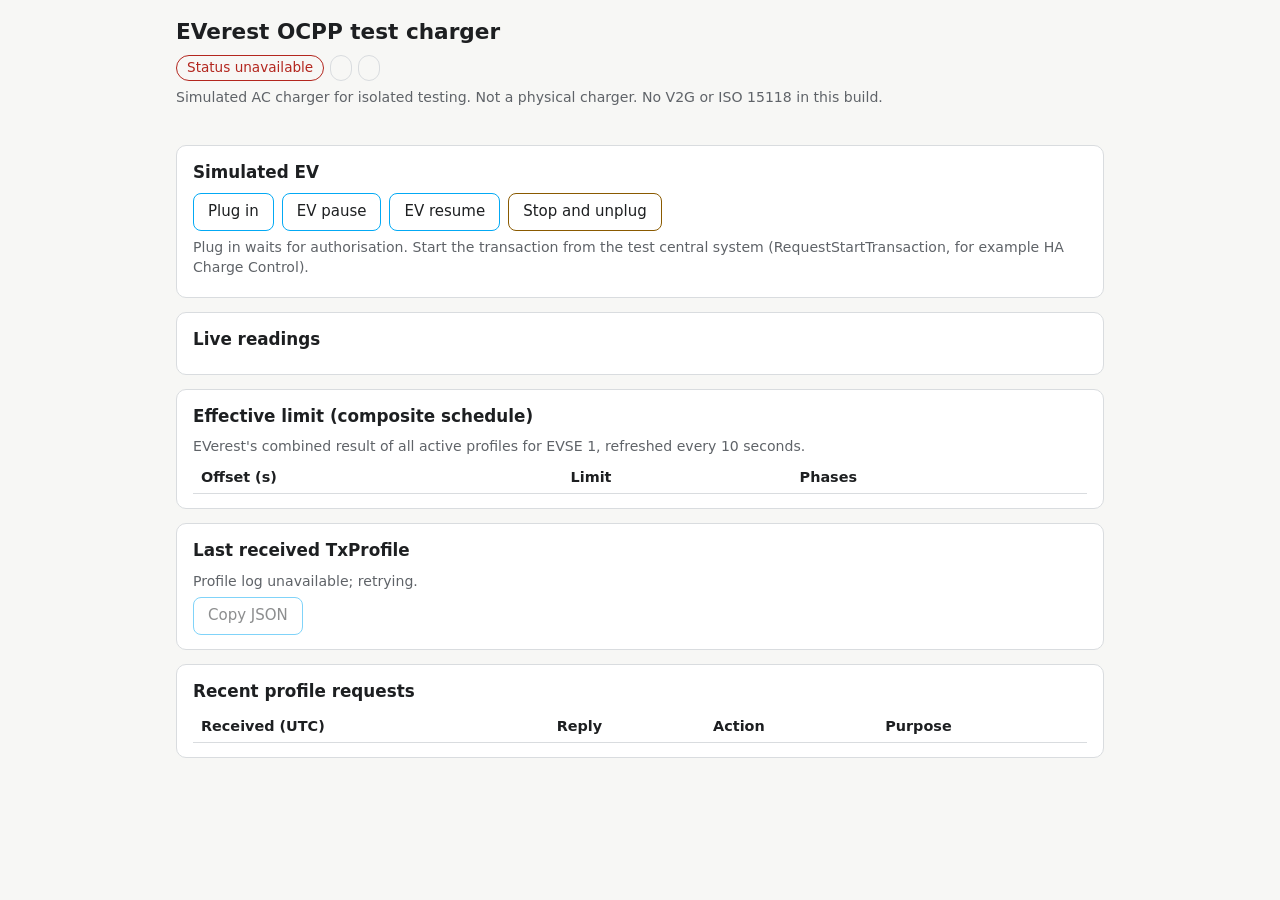
==== everest_simulator/rootfs/opt/ha-everest/www/index.html @ 80cddf12 "Add EVerest OCPP 2.1 test charger App with 2.0.1 fallback EVerest 2025.10.0 SIL AC charger repackage" ====
<!doctype html>
<html lang="en-AU">
<head>
<meta charset="utf-8">
<meta name="viewport" content="width=device-width, initial-scale=1">
<title>EVerest OCPP test charger</title>
<link rel="stylesheet" href="style.css">
</head>
<body>
<header>
  <h1>EVerest OCPP test charger</h1>
  <div class="badges">
    <span id="conn" class="badge">Loading</span>
    <span id="ident" class="badge muted"></span>
    <span id="offer" class="badge muted"></span>
  </div>
  <p class="note">Simulated AC charger for isolated testing. Not a physical charger. No V2G or ISO 15118 in this build.</p>
</header>
<main>
  <section>
    <h2>Simulated EV</h2>
    <div class="controls">
      <button data-cmd="plugin">Plug in</button>
      <button data-cmd="pause">EV pause</button>
      <button data-cmd="resume">EV resume</button>
      <button data-cmd="unplug" class="warn">Stop and unplug</button>
    </div>
    <p class="note">Plug in waits for authorisation. Start the transaction from the test central system (RequestStartTransaction, for example HA Charge Control).</p>
    <p id="cmdmsg" class="note" role="status"></p>
  </section>
  <section>
    <h2>Live readings</h2>
    <dl class="grid" id="live"></dl>
  </section>
  <section>
    <h2>Effective limit (composite schedule)</h2>
    <p class="note">EVerest's combined result of all active profiles for EVSE 1, refreshed every 10 seconds.</p>
    <div class="tablewrap"><table id="composite"><thead><tr><th>Offset (s)</th><th>Limit</th><th>Phases</th></tr></thead><tbody></tbody></table></div>
  </section>
  <section>
    <h2>Last received TxProfile</h2>
    <p id="txmeta" class="note">No TxProfile received yet.</p>
    <div class="controls"><button id="copy" disabled>Copy JSON</button></div>
    <pre id="txjson" tabindex="0"></pre>
  </section>
  <section>
    <h2>Recent profile requests</h2>
    <div class="tablewrap"><table id="recent"><thead><tr><th>Received (UTC)</th><th>Reply</th><th>Action</th><th>Purpose</th></tr></thead><tbody></tbody></table></div>
  </section>
</main>
<script src="app.js"></script>
</body>
</html>
---- everest_simulator/rootfs/opt/ha-everest/www/style.css ----
:root { color-scheme: light dark; --bg:#f7f7f5; --fg:#1d1f21; --muted:#5f6368; --card:#fff; --line:#d9dcdf; --ok:#0b7a3e; --bad:#b3261e; --warn:#8a5a00; --accent:#03a9f4; }
@media (prefers-color-scheme: dark) { :root { --bg:#111315; --fg:#e8eaed; --muted:#a6acb3; --card:#1b1e21; --line:#33383d; --ok:#5fd18b; --bad:#ff8a80; --warn:#ffcc66; --accent:#4fc3f7; } }
* { box-sizing: border-box; }
body { margin:0; font:15px/1.45 system-ui, -apple-system, "Segoe UI", Roboto, sans-serif; background:var(--bg); color:var(--fg); }
header, main { max-width: 960px; margin: 0 auto; padding: 16px; }
h1 { font-size: 1.35rem; margin: 0 0 8px; }
h2 { font-size: 1.05rem; margin: 0 0 8px; }
section { background:var(--card); border:1px solid var(--line); border-radius:10px; padding:14px 16px; margin:0 0 14px; }
.badges { display:flex; flex-wrap:wrap; gap:6px; }
.badge { border:1px solid var(--line); border-radius:999px; padding:2px 10px; font-size:.85rem; }
.badge.ok { color:var(--ok); border-color:var(--ok); }
.badge.bad { color:var(--bad); border-color:var(--bad); }
.muted, .note { color:var(--muted); }
.note { font-size:.88rem; margin:6px 0; }
.controls { display:flex; flex-wrap:wrap; gap:8px; }
button { font:inherit; padding:7px 14px; border-radius:8px; border:1px solid var(--accent); background:transparent; color:var(--fg); cursor:pointer; min-height:36px; }
button:hover:not(:disabled) { background: color-mix(in srgb, var(--accent) 14%, transparent); }
button:disabled { opacity:.5; cursor:default; }
button.warn { border-color: var(--warn); }
.grid { display:grid; grid-template-columns: repeat(auto-fill, minmax(140px, 1fr)); gap:10px; margin:0; }
.grid div { border:1px solid var(--line); border-radius:8px; padding:8px 10px; }
.grid dt { color:var(--muted); font-size:.8rem; }
.grid dd { margin:2px 0 0; font-size:1.1rem; font-variant-numeric: tabular-nums; }
table { border-collapse: collapse; width:100%; font-size:.9rem; }
th, td { text-align:left; padding:5px 8px; border-bottom:1px solid var(--line); vertical-align: top; }
td.num { font-variant-numeric: tabular-nums; }
.st-Accepted { color:var(--ok); } .st-Rejected, .st-CallError { color:var(--bad); }
pre { background: color-mix(in srgb, var(--fg) 6%, transparent); border-radius:8px; padding:10px; overflow:auto; max-height:420px; font-size:.82rem; margin:8px 0 0; white-space:pre; }
pre:empty { display:none; }
.tablewrap { overflow-x:auto; }
td:first-child { white-space:nowrap; }
@media (max-width: 480px) { header, main { padding: 10px; } section { padding: 12px; } }
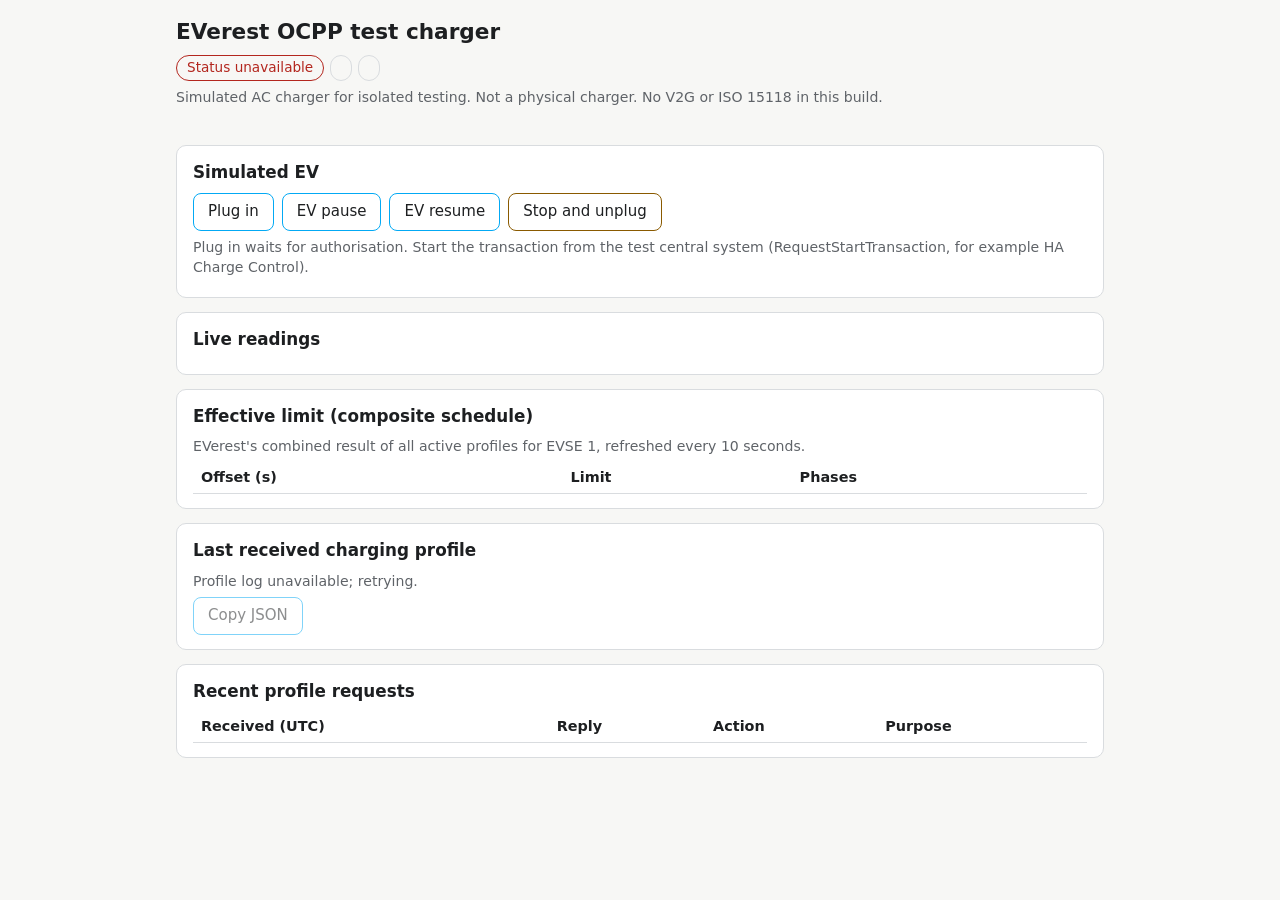
==== commit ab0b9bf0: "EVerest simulators: tx_sample_interval_s option (default 5 s), any-purpose profile panel everest_sim" ====
--- a/everest_simulator/rootfs/opt/ha-everest/www/index.html
+++ b/everest_simulator/rootfs/opt/ha-everest/www/index.html
@@ -38,8 +38,8 @@
     <div class="tablewrap"><table id="composite"><thead><tr><th>Offset (s)</th><th>Limit</th><th>Phases</th></tr></thead><tbody></tbody></table></div>
   </section>
   <section>
-    <h2>Last received TxProfile</h2>
-    <p id="txmeta" class="note">No TxProfile received yet.</p>
+    <h2>Last received charging profile</h2>
+    <p id="txmeta" class="note">No charging profile received yet.</p>
     <div class="controls"><button id="copy" disabled>Copy JSON</button></div>
     <pre id="txjson" tabindex="0"></pre>
   </section>
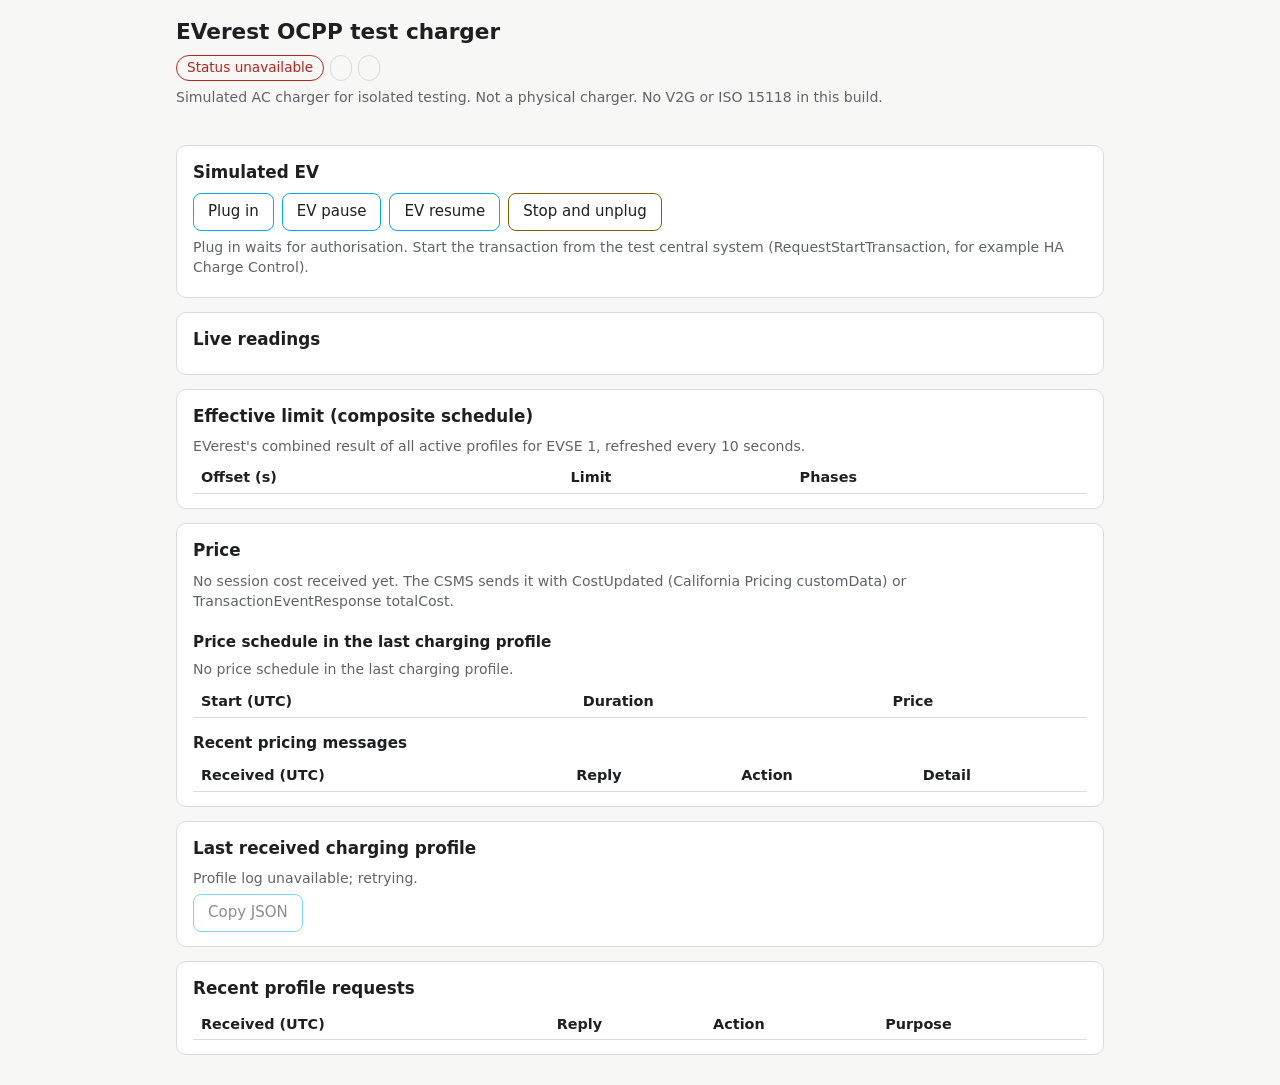
==== commit 14596b68: "Dynamic pricing: Amber prices over OCPP 2.1 (CitrineOS 0.7.0, EVerest 0.1.5 / 0.1.11) citrineos_serv" ====
--- a/everest_simulator/rootfs/opt/ha-everest/www/index.html
+++ b/everest_simulator/rootfs/opt/ha-everest/www/index.html
@@ -38,6 +38,17 @@
     <div class="tablewrap"><table id="composite"><thead><tr><th>Offset (s)</th><th>Limit</th><th>Phases</th></tr></thead><tbody></tbody></table></div>
   </section>
   <section>
+    <h2>Price</h2>
+    <p id="pricemeta" class="note">No session cost received yet. The CSMS sends it with CostUpdated (California Pricing customData) or TransactionEventResponse totalCost.</p>
+    <dl class="grid" id="price"></dl>
+    <p id="pricetext" class="note" hidden></p>
+    <h3>Price schedule in the last charging profile</h3>
+    <p id="schedmeta" class="note">No price schedule in the last charging profile.</p>
+    <div class="tablewrap"><table id="pricesched"><thead><tr><th>Start (UTC)</th><th>Duration</th><th>Price</th></tr></thead><tbody></tbody></table></div>
+    <h3>Recent pricing messages</h3>
+    <div class="tablewrap"><table id="pricing"><thead><tr><th>Received (UTC)</th><th>Reply</th><th>Action</th><th>Detail</th></tr></thead><tbody></tbody></table></div>
+  </section>
+  <section>
     <h2>Last received charging profile</h2>
     <p id="txmeta" class="note">No charging profile received yet.</p>
     <div class="controls"><button id="copy" disabled>Copy JSON</button></div>
--- a/everest_simulator/rootfs/opt/ha-everest/www/style.css
+++ b/everest_simulator/rootfs/opt/ha-everest/www/style.css
@@ -5,6 +5,7 @@
 header, main { max-width: 960px; margin: 0 auto; padding: 16px; }
 h1 { font-size: 1.35rem; margin: 0 0 8px; }
 h2 { font-size: 1.05rem; margin: 0 0 8px; }
+h3 { font-size: .95rem; margin: 14px 0 6px; }
 section { background:var(--card); border:1px solid var(--line); border-radius:10px; padding:14px 16px; margin:0 0 14px; }
 .badges { display:flex; flex-wrap:wrap; gap:6px; }
 .badge { border:1px solid var(--line); border-radius:999px; padding:2px 10px; font-size:.85rem; }
@@ -24,7 +25,7 @@
 table { border-collapse: collapse; width:100%; font-size:.9rem; }
 th, td { text-align:left; padding:5px 8px; border-bottom:1px solid var(--line); vertical-align: top; }
 td.num { font-variant-numeric: tabular-nums; }
-.st-Accepted { color:var(--ok); } .st-Rejected, .st-CallError { color:var(--bad); }
+.st-Accepted, .st-Replied { color:var(--ok); } .st-Rejected, .st-CallError { color:var(--bad); }
 pre { background: color-mix(in srgb, var(--fg) 6%, transparent); border-radius:8px; padding:10px; overflow:auto; max-height:420px; font-size:.82rem; margin:8px 0 0; white-space:pre; }
 pre:empty { display:none; }
 .tablewrap { overflow-x:auto; }
